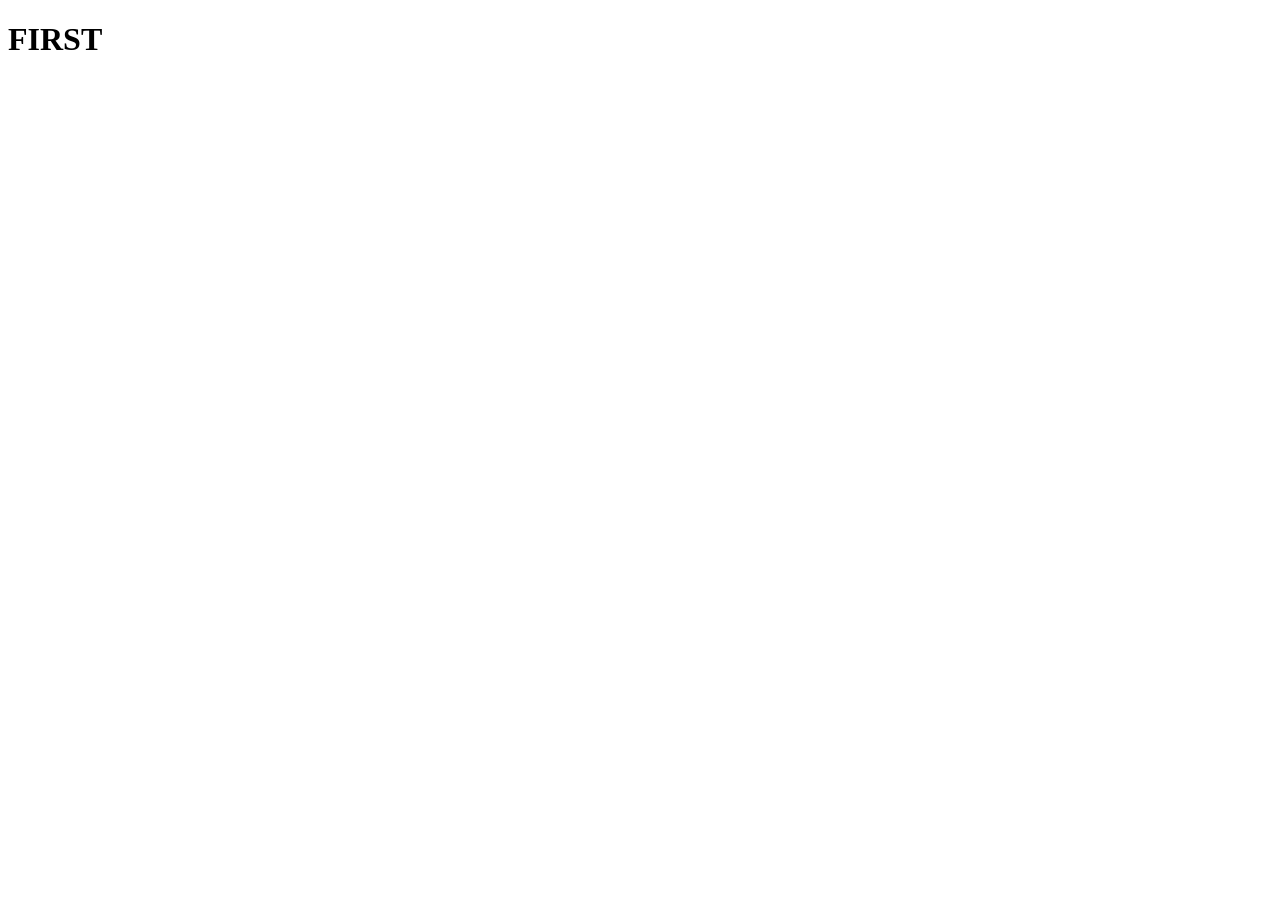
==== 02-pomodoro/index.html @ b14eaca2 "Initial commit - web fundamentals projects" ====
<!DOCTYPE html>
<html lang="en">
<head>
  <meta charset="UTF-8">
  <meta name="viewport" content="width=device-width, initial-scale=1.0">
  <title>Document</title>
</head>
<body>
  <h1>FIRST</h1>
</body>
</html>
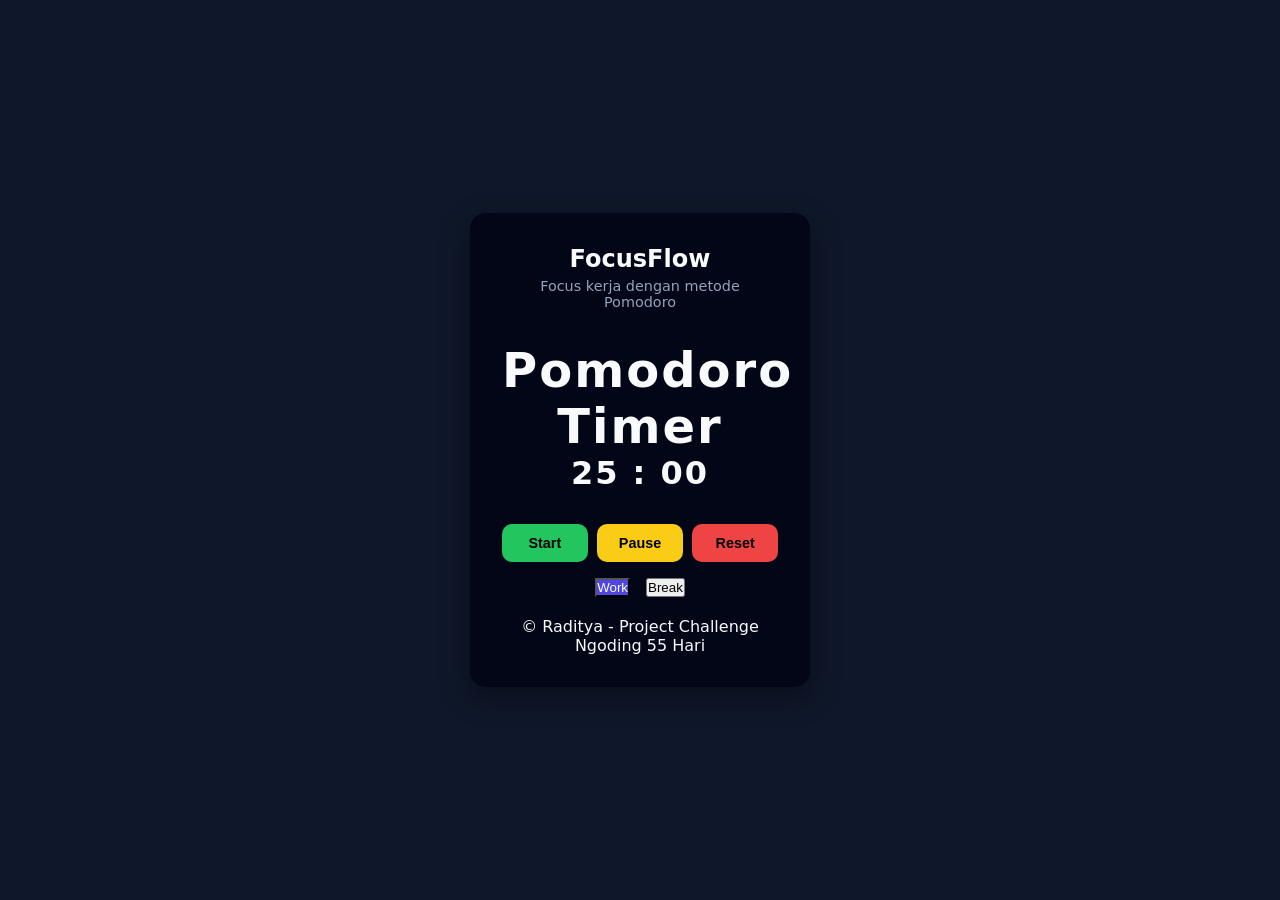
==== commit fb091573: "Sedikit penyesuaian Pomodoro & Todo App" ====
--- a/02-pomodoro/index.html
+++ b/02-pomodoro/index.html
@@ -3,9 +3,44 @@
 <head>
   <meta charset="UTF-8">
   <meta name="viewport" content="width=device-width, initial-scale=1.0">
-  <title>Document</title>
+  <title>FocusFlow - Pomodoro & Todo</title>
+  <link rel="stylesheet" href="css/style.css">
 </head>
 <body>
-  <h1>FIRST</h1>
+
+  <main class="container">
+
+    <header>
+      <h1>FocusFlow</h1>
+      <p>Focus kerja dengan metode Pomodoro</p>
+    </header>
+
+    <main>
+      <section class="timer">
+        <h2>Pomodoro Timer</h2>
+
+        <div>
+          <span id="minutes">25</span>
+          <span>:</span>
+          <span id="seconds">00</span>
+        </div>
+      </section>
+
+      <section class="controls">
+          <button id="start-btn">Start</button>
+          <button id="pause-btn">Pause</button>
+          <button id="reset-btn">Reset</button>
+      </section>
+
+      <section class="mode">
+        <button id="work-btn" class="active">Work</button>
+        <button id="break-btn">Break</button>
+      </section>
+  </main>
+  <footer>
+    <p>&copy; Raditya - Project Challenge  Ngoding 55 Hari</p>
+  </footer>
+
+  <script src="js/script.js"></script>
 </body>
 </html>
--- a/02-pomodoro/css/style.css
+++ b/02-pomodoro/css/style.css
@@ -0,0 +1,108 @@
+* {
+  margin: 0;
+  padding: 0;
+  box-sizing: border-box;
+}
+
+:root {
+  --bg-main: #0f172a;
+  --bg-card: #020617;
+  --text-main: #f8fafc;
+  --text-muted: #94a3b8;
+
+  --green: #22c55e;
+  --yellow: #facc15;
+  --red: #ef4444;
+}
+
+body {
+  font-family: system-ui, -apple-system, BlinkMacSystemFont, sans-serif;
+  background-color: var(--bg-main);
+  color: var(--text-main);
+  min-height: 100vh;
+
+  display: flex;
+  justify-content: center;
+  align-items: center;
+}
+
+.container {
+  background-color: var(--bg-card);
+  padding: 2rem;
+  border-radius: 16px;
+  width: 340px;
+  text-align: center;
+
+  box-shadow: 0 10px 30px rgba(0, 0, 0, 0.4);
+}
+
+header h1 {
+  font-size: 1.5rem;
+  margin-bottom: 0.3rem;
+}
+
+header p {
+  font-size: 0.9rem;
+  color: var(--text-muted);
+}
+
+.timer {
+  margin: 2rem 0;
+  font-size: 2rem;
+  font-weight: 700;
+  letter-spacing: 2px;
+}
+
+.controls {
+  display: flex;
+  gap: 0.6rem;
+}
+
+.controls button {
+  flex: 1;
+  padding: 0.7rem 0;
+  border: none;
+  border-radius: 10px;
+  cursor: pointer;
+  font-size: 0.9rem;
+  font-weight: 600;
+
+  transition: transform 0.15s ease, opacity 0.15s ease;
+}
+
+#start-btn {
+  background-color: var(--green);
+}
+
+#pause-btn {
+  background-color: var(--yellow);
+  columns: #000;
+}
+
+#reset-btn {
+  background-color: var(--red);
+}
+
+.controls button:hover {
+  opacity: 0,9;
+}
+
+.controls button:active {
+  transform: scale(0.96);
+}
+
+footer {
+  margin-top: 20px;
+}
+
+.mode {
+  display: flex;
+  gap: 1rem;
+  justify-content: center;
+  margin-top: 1rem;
+}
+
+.mode button.active {
+  background-color: #4f46e5;
+  color: white;
+}
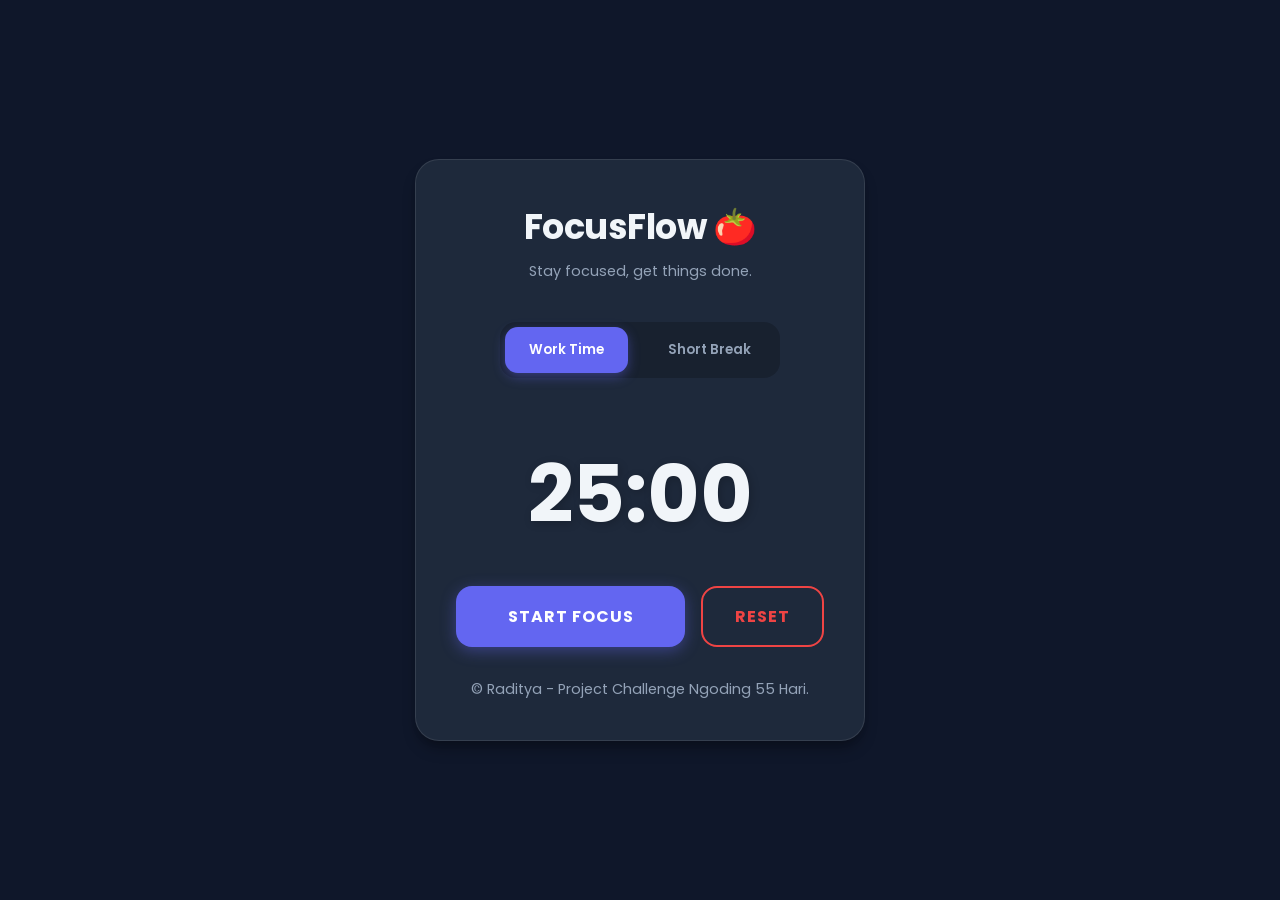
==== commit 7c5aa177: "Pomodoro App Done" ====
--- a/02-pomodoro/index.html
+++ b/02-pomodoro/index.html
@@ -1,46 +1,47 @@
 <!DOCTYPE html>
-<html lang="en">
-<head>
-  <meta charset="UTF-8">
-  <meta name="viewport" content="width=device-width, initial-scale=1.0">
-  <title>FocusFlow - Pomodoro & Todo</title>
-  <link rel="stylesheet" href="css/style.css">
-</head>
-<body>
+<html lang="id">
+  <head>
+    <meta charset="UTF-8" />
+    <meta name="viewport" content="width=device-width, initial-scale=1.0" />
+    <title>FocusFlow - Pomodoro Timer</title>
+    <link rel="preconnect" href="https://fonts.googleapis.com">
+    <link rel="preconnect" href="https://fonts.gstatic.com" crossorigin>
+    <link href="https://fonts.googleapis.com/css2?family=Poppins:wght@400;600;700&display=swap" rel="stylesheet">
+    <link rel="stylesheet" href="css/style.css" />
+  </head>
+  <body>
+    <div class="container">
+      <header>
+        <h1>FocusFlow <span class="icon">🍅</span></h1>
+        <p>Stay focused, get things done.</p>
+      </header>
 
-  <main class="container">
+      <main>
+        <section class="mode-selector">
+          <button id="work-btn" class="mode-btn active">Work Time</button>
+          <button id="break-btn" class="mode-btn">Short Break</button>
+        </section>
 
-    <header>
-      <h1>FocusFlow</h1>
-      <p>Focus kerja dengan metode Pomodoro</p>
-    </header>
+        <section class="timer-display">
+          <h2 id="timer">
+            <span id="minutes">25</span>:<span id="seconds">00</span>
+          </h2>
+        </section>
 
-    <main>
-      <section class="timer">
-        <h2>Pomodoro Timer</h2>
+        <section class="controls">
+          <button id="start-btn" class="control-btn start">Start Focus</button>
+          <button id="pause-btn" class="control-btn pause" style="display: none;">Pause</button>
+          <button id="reset-btn" class="control-btn reset">Reset</button>
+        </section>
+      </main>
 
-        <div>
-          <span id="minutes">25</span>
-          <span>:</span>
-          <span id="seconds">00</span>
-        </div>
-      </section>
+      <footer>
+        <p>&copy; Raditya - Project Challenge Ngoding 55 Hari.</p>
+      </footer>
 
-      <section class="controls">
-          <button id="start-btn">Start</button>
-          <button id="pause-btn">Pause</button>
-          <button id="reset-btn">Reset</button>
-      </section>
+      <audio src="sounds/alarm.mpeg" id="alarm-sound"></audio>
+    </div>
 
-      <section class="mode">
-        <button id="work-btn" class="active">Work</button>
-        <button id="break-btn">Break</button>
-      </section>
-  </main>
-  <footer>
-    <p>&copy; Raditya - Project Challenge  Ngoding 55 Hari</p>
-  </footer>
-
-  <script src="js/script.js"></script>
-</body>
+    <script src="js/script.js"></script>
+  </body>
 </html>
--- a/02-pomodoro/css/style.css
+++ b/02-pomodoro/css/style.css
@@ -1,108 +1,175 @@
+:root {
+  --primary-color: #6366f1; /* Indigo/Ungu modern */
+  --primary-hover: #4f46e5;
+  --secondary-color: #1f2937; /* Dark gray */
+  --accent-break: #10b981; /* Hijau untuk break */
+  --accent-pause: #f59e0b; /* Kuning/Oranye untuk pause */
+  --accent-reset: #ef4444; /* Merah untuk reset */
+  --bg-color: #0f172a; /* Background sangat gelap (Slate tone) */
+  --container-bg: #1e293b; /* Background container */
+  --text-color: #f1f5f9; /* Teks putih terang */
+  --text-muted: #94a3b8; /* Teks abu-abu */
+  --shadow: 0 10px 15px -3px rgba(0, 0, 0, 0.3), 0 4px 6px -2px rgba(0, 0, 0, 0.1);
+}
+
 * {
   margin: 0;
   padding: 0;
   box-sizing: border-box;
 }
 
-:root {
-  --bg-main: #0f172a;
-  --bg-card: #020617;
-  --text-main: #f8fafc;
-  --text-muted: #94a3b8;
-
-  --green: #22c55e;
-  --yellow: #facc15;
-  --red: #ef4444;
-}
-
 body {
-  font-family: system-ui, -apple-system, BlinkMacSystemFont, sans-serif;
-  background-color: var(--bg-main);
-  color: var(--text-main);
-  min-height: 100vh;
-
+  font-family: 'Poppins', sans-serif;
+  background-color: var(--bg-color);
+  color: var(--text-color);
   display: flex;
   justify-content: center;
   align-items: center;
+  min-height: 100vh;
+  padding: 20px;
 }
 
 .container {
-  background-color: var(--bg-card);
-  padding: 2rem;
-  border-radius: 16px;
-  width: 340px;
+  background-color: var(--container-bg);
+  padding: 2.5rem;
+  border-radius: 1.5rem;
+  box-shadow: var(--shadow);
   text-align: center;
-
-  box-shadow: 0 10px 30px rgba(0, 0, 0, 0.4);
+  width: 100%;
+  max-width: 450px;
+  border: 1px solid rgb(255, 255, 255, 0.1);
 }
 
 header h1 {
-  font-size: 1.5rem;
-  margin-bottom: 0.3rem;
+  font-size: 2.2rem;
+  font-weight: 700;
+  margin-bottom: 0.5rem;
+  letter-spacing: -0.5px;
 }
 
-header p {
-  font-size: 0.9rem;
-  color: var(--text-muted);
+.icon {
+  display: inline-block;
+  animation: float 3s ease-in-out infinite;
 }
 
-.timer {
-  margin: 2rem 0;
-  font-size: 2rem;
+@keyframes float {
+  0%, 100% { transform: translateY(0); }
+  50% { transform: translateY(-5px); }
+}
+
+header p, footer p {
+  color: var(--text-muted);
+  font-size: 0.9rem;
+}
+
+footer {
+  margin-top: 2rem;
+  font-size: 0.8rem;
+}
+
+main {
+  margin-top: 2.5rem;
+}
+
+.mode-selector {
+  display: flex;
+  justify-content: center;
+  gap: 1rem;
+  margin-bottom: 2rem;
+  background-color: rgb(0,0,0,0.2);
+  padding: 5px;
+  border-radius: 1rem;
+  display: inline-flex;
+}
+
+.mode-btn {
+  background: transparent;
+  border: none;
+  padding: 0.8rem 1.5rem;
+  font-family: inherit;
+  color: var(--text-muted);
+  font-weight: 600;
+  cursor: pointer;
+  border-radius: 0.8rem;
+  transition: all 0.3s ease;
+}
+
+.mode-btn:hover {
+  color: var(--text-color);
+  background-color: rgb(255, 255, 255, 0.5);
+}
+
+.mode-btn.active {
+  background-color: var(--primary-color);
+  color: white;
+  box-shadow: 0 4px 12px rgba(99, 102, 241, 0.4);
+}
+
+#timer {
+  font-size: 5rem;
   font-weight: 700;
-  letter-spacing: 2px;
+  margin: 1.5rem 0;
+  font-variant-numeric: tabular-nums;
+  columns: var(--text-color);
+  text-shadow: 2px 2px 10px rgba(0, 0, 0, 0.2);
 }
 
 .controls {
   display: flex;
-  gap: 0.6rem;
+  justify-content: center;
+  gap: 1rem;
+  margin-top: 2rem;
 }
 
-.controls button {
-  flex: 1;
-  padding: 0.7rem 0;
+.control-btn {
+  padding: 1rem 2rem;
   border: none;
-  border-radius: 10px;
+  border-radius: 1rem;
+  font-family: inherit;
+  font-size: 1rem;
+  font-weight: 700;
   cursor: pointer;
-  font-size: 0.9rem;
-  font-weight: 600;
-
-  transition: transform 0.15s ease, opacity 0.15s ease;
+  transition: all 0.2s ease;
+  text-transform: uppercase;
+  letter-spacing: 1px;
 }
 
-#start-btn {
-  background-color: var(--green);
+.control-btn:active {
+  transform: scale(0.95);
 }
 
-#pause-btn {
-  background-color: var(--yellow);
-  columns: #000;
+.control-btn.start {
+  background-color: var(--primary-color);
+  color: white;
+  box-shadow: 0 4px 15px rgba(99, 102, 241, 0.4);
+  flex-grow: 2;
 }
 
-#reset-btn {
-  background-color: var(--red);
+.control-btn.start:hover {
+  background-color: var(--primary-color);
 }
 
-.controls button:hover {
-  opacity: 0,9;
+.control-btn.pause {
+  background-color: var(--accent-pause);
+  color: var(--secondary-color);
+  flex-grow: 2;
 }
 
-.controls button:active {
-  transform: scale(0.96);
+.control-btn.pause:hover {
+  filter: brightness(1.1);
 }
 
-footer {
-  margin-top: 20px;
+.control-btn.reset {
+  background-color: transparent;
+  border: 2px solid var(--accent-reset);
+  color: var(--accent-reset);
 }
 
-.mode {
-  display: flex;
-  gap: 1rem;
-  justify-content: center;
-  margin-top: 1rem;
+.control-btn.reset:hover {
+  background-color: var(--accent-reset);
+  color: white;
 }
 
-.mode button.active {
-  background-color: #4f46e5;
-  color: white;
+.control-btn:hover {
+  opacity: 1;
 }
